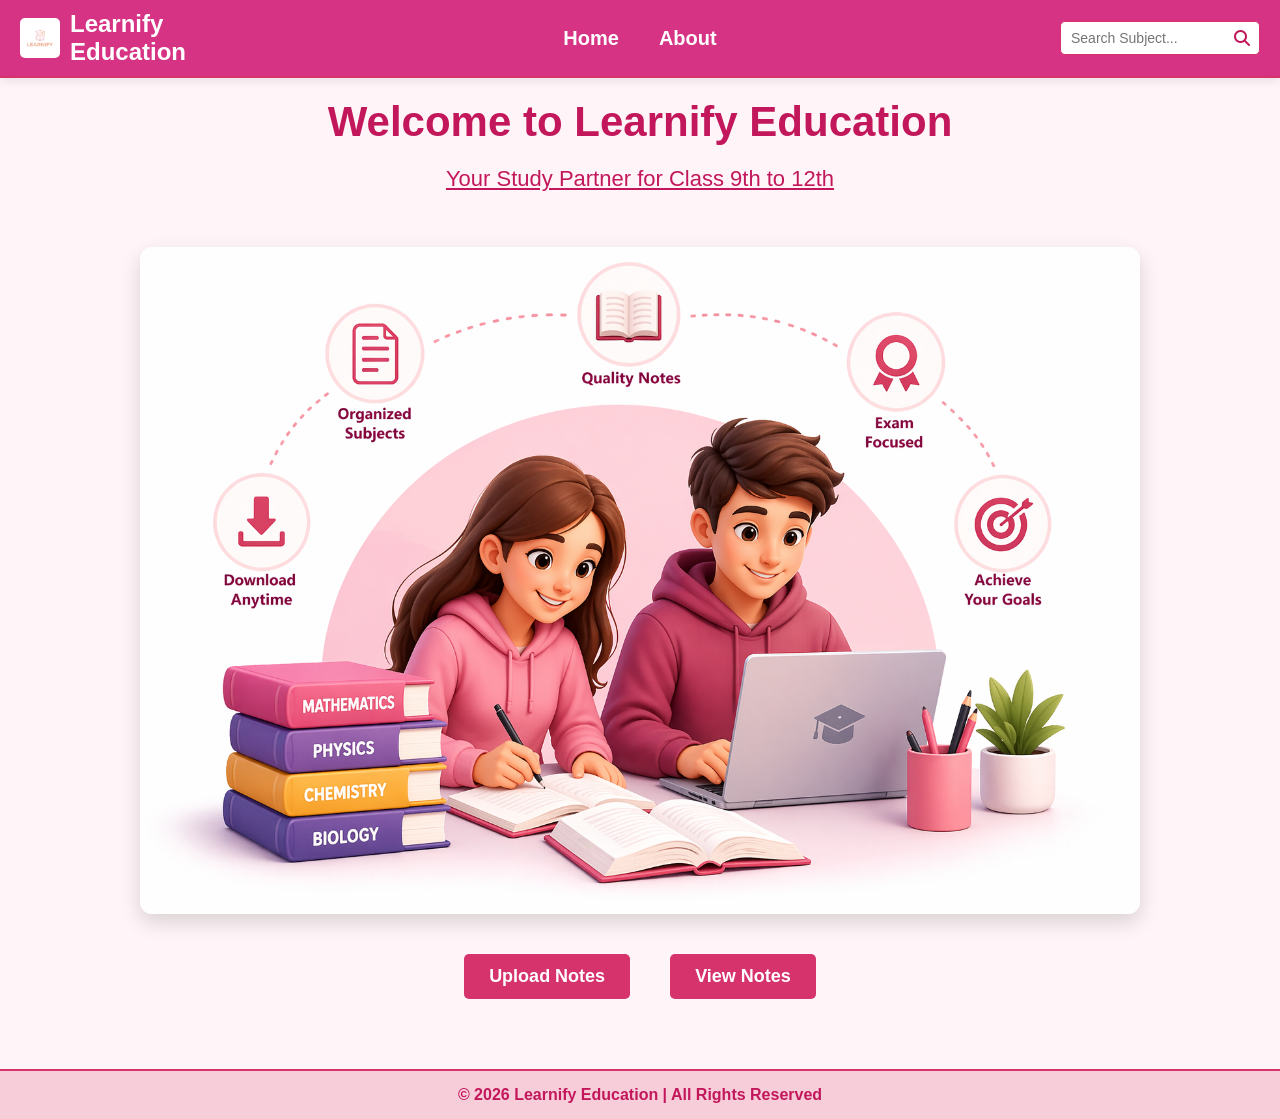
==== index.html @ 752f7fc9 "Humaira" ====
<!DOCTYPE html>
<html lang="en">

<head>
    <meta charset="UTF-8">
    <meta name="viewport" content="width=device-width, initial-scale=1.0">
    <title>Learnify Education - Home</title>
    <!-- CSS File Link -->
     <link rel="stylesheet" href="https://cdnjs.cloudflare.com/ajax/libs/font-awesome/6.5.0/css/all.min.css">
    <link rel="stylesheet" href="css/style.css">
</head>

<body>

    <!-- Header Section -->
    <header class="header">
        <div class="logo-section">
    <img src="assets/images/logo.png" alt="Learnify Logo">
    <h1>Learnify Education </h1>
        </div>

        <!-- Centered Links -->
        <nav class="nav-links-center">
            <a href="index.html">Home</a>
            <a href="about.html">About</a>
        </nav>

        <!-- Search Bar on Right -->
        <div class="search-container">
            <input type="text" id="navSearchInput" class="nav-search" placeholder="Search Subject..."
                onkeyup="searchFromNav()">
            <i class="fas fa-search search-icon"></i>
        </div>
    </header>

    <!-- Main Content -->
    <div class="container">

        <!-- Hero Section -->
        <div class="hero-section">
            <div class="hero-title">Welcome to Learnify Education</div>
            <div class="hero-tagline">Your Study Partner for Class 9th to 12th</div>

<img src="assets/images/study.jpg" class="hero-img" alt">  
          <div class="hero-buttons">
                <a href="upload.html" class="btn">Upload Notes</a>
                <a href="notes.html" class="btn">View Notes</a>
            </div>
        </div>

    </div>

    <!-- Footer -->
    <footer class="footer">
        &copy; 2026 Learnify Education | All Rights Reserved
    </footer>

    <!-- JavaScript File Link -->
    <script src="js/app.js"></script>
</body>

</html>
---- css/style.css ----
/* 
  Project: Learnify Education
  Theme: Peach & Light Pink
*/

* {
    margin: 0;
    padding: 0;
    box-sizing: border-box;
    font-family: 'Segoe UI', Tahoma, Geneva, Verdana, sans-serif;
}

body {
    background-color: #fff5f8; /* Peach Background */
    color: #333;
    display: flex;
    flex-direction: column;
    min-height: 100vh;
}

/* Header */
.header {
    background-color: #d63384;
    padding: 10px 20px;
    display: flex;
    justify-content: space-between;
    align-items: center;
    border-bottom: 2px solid #d6336c;
    box-shadow: 0 2px 10px rgba(0,0,0,0.1);
}

.logo-section {
    display: flex;
    align-items: center;
    gap: 10px;
    width: 250px;
}

.logo-section img {
    height: 40px;
    border-radius: 5px;
}

.logo-section h1 {
    font-size: 24px;
    color: white;
}

.nav-links-center {
    display: flex;
    gap: 40px;
    justify-content: center;
    font-weight: bold;
    flex: 1;
}

.nav-links-center a {
    text-decoration: none;
    color: white;
    font-weight: bold;
    font-size: 20px;
    transition: 0.2s;
}

.nav-links-center a:hover {
    color: #a61e4d;

}

.search-container {
    position: relative;
    width: 250px;
    display: flex;
    justify-content: flex-end;
}

.nav-search {
    padding: 8px 30px 8px 10px;
    border: 1px solid #d6336c;
    border-radius: 5px;
    font-size: 14px;
    width: 200px;
    outline: none;

}

.search-icon {
    position: absolute;
    right: 10px;
    top: 50%;
    transform: translateY(-50%);
    color: #c2185b;
    font-size: 16px;
    pointer-events: none;
}

/* Container */
.container {
    flex: 1;
    max-width: 1200px;
    margin:auto;
    padding: 20px;
    text-align: center;
    color:#c1285b

}

/* Hero Section */
.hero-section {
    display: flex;
    flex-direction: column;
    align-items: center;
    gap: 15px;
    margin-bottom: 40px;
}

.hero-title {
    font-size: 42px;
    font-weight: bold;
    color: #c2185b;
    margin-bottom: 5px;
}

.hero-tagline {
    font-size: 22px;
    color: #c2185b;
    font-weight: normal;
    text-decoration: underline;
    margin-bottom: 20px;
}

.hero-buttons {
    display: flex;
    gap: 40px;
    justify-content: center;
    margin-bottom: 10px;
}

.hero-img {
    width: 1000px;
    height: auto;
    display: block;
    margin-top: 20px;
    margin-bottom: 25px; 
    border-radius: 12px;
    box-shadow: 0 8px 20px rgba(0,0,0,0.15); 

}

/* About Content */
.about-content {
    text-align: left;
    line-height: 1.8;
    max-width: 900px;
    margin: 0 auto;
    font-size: 18px;
}

.about-content h2, .about-content h3 {
    color: #d6336c;
    margin-bottom: 15px;
    margin-top: 20px;
}

/* Notes Page Sections */
.section-heading {
    text-align: left;
    color: #d6336c;
    font-size: 28px;
    margin-top: 40px;
    margin-bottom: 20px;
    border-bottom: 2px solid #ffd1dc;
    padding-bottom: 10px;
    font-weight: bold;
}

/* Filters */
.filters-section {
    display: flex;
    justify-content: center;
    gap: 20px;
    margin-bottom: 30px;
}

.filter-select {
    padding: 12px;
    border: 2px solid #d6336c;
    border-radius: 8px;
    font-size: 16px;
    min-width: 250px;
    background-color: #fff;
    color: #333;
    outline: none;
}

/* Cards */
.card-container {
    display: flex;
    justify-content: flex-start; /* Start se shuru honge */
    gap: 20px;
    flex-wrap: wrap; 
    margin-bottom: 30px;
}

.card {
    background-color: #ffffff; 
    border: 1px solid #f8cdda;
    border-radius: 12px;
    padding: 20px;
    width: 250px;
    text-align: center;
    box-shadow: 0 4px 10px rgba(0,0,0,0.08);
    transition: all 0.3s ease;
    position: relative; 
    display: flex;
    flex-direction: column;
    justify-content: space-between;
}

.card:hover {
    transform: translateY(-8px); 
    box-shadow: 0 8px 15px rgba(0,0,0,0.15);
    border-color: #d6336c;
}

.card h3 {
    color: #d6336c;
    margin-bottom: 10px;
    font-size: 20px;
}

.card p {
    font-size: 14px;
    color: #555;
    margin-bottom: 15px;
}

/* Button Group inside Card */
.button-group {
    display: flex;
    flex-direction: column;
    gap: 10px;
    margin-top: 10px;
}

/* Buttons */
.btn {
    color: white;
    padding: 10px 15px;
    border: none;
    border-radius: 5px;
    cursor: pointer;
    font-size: 15px;
    text-decoration: none;
    display: block;
    font-weight: bold;
    transition: 0.2s;
}

.btn-view {
    background-color:#c2185b ; /* Soft pink for view online */
}
.btn-view:hover {
    background-color: #8e1746;
}

.btn-download {
    background-color: #c2185b; /* Pink for download */
}
.btn-download:hover {
    background-color: #8e1746
}

/* Main standalone buttons on Home page */
.hero-buttons .btn {
    padding: 12px 25px;
    font-size: 18px;
    background-color: #d6336c;
    display: inline-block;
}
.hero-buttons .btn:hover {
    background-color: #a61e4d;
}

/* Tags */
.badge {
    position: absolute;
    top: -10px;
    right: -10px;
    padding: 5px 12px;
    color: white;
    font-size: 12px;
    font-weight: bold;
    border-radius: 20px;
    box-shadow: 0 2px 5px rgba(0,0,0,0.2);
}

.badge-popular { background-color: #ff4757; }
.badge-important { background-color: #ffa502; }
.badge-new { background-color: #2ed573; }

/* Forms */
.form-group {
    margin-bottom: 15px;
    text-align: left;
}

.form-group label {
    display: block;
    font-weight: bold;
    margin-bottom: 5px;
}

.form-group input, .form-group select {
    width: 100%;
    padding: 10px;
    border: 1px solid #ccc;
    border-radius: 5px;
}

/* Footer */
.footer {
    background-color: #f8cdda;
    color: #c2185b;
    text-align: center;
    padding: 15px;
    border-top: 2px solid #d6336c;
    font-weight: bold;
    margin-top: auto;
}
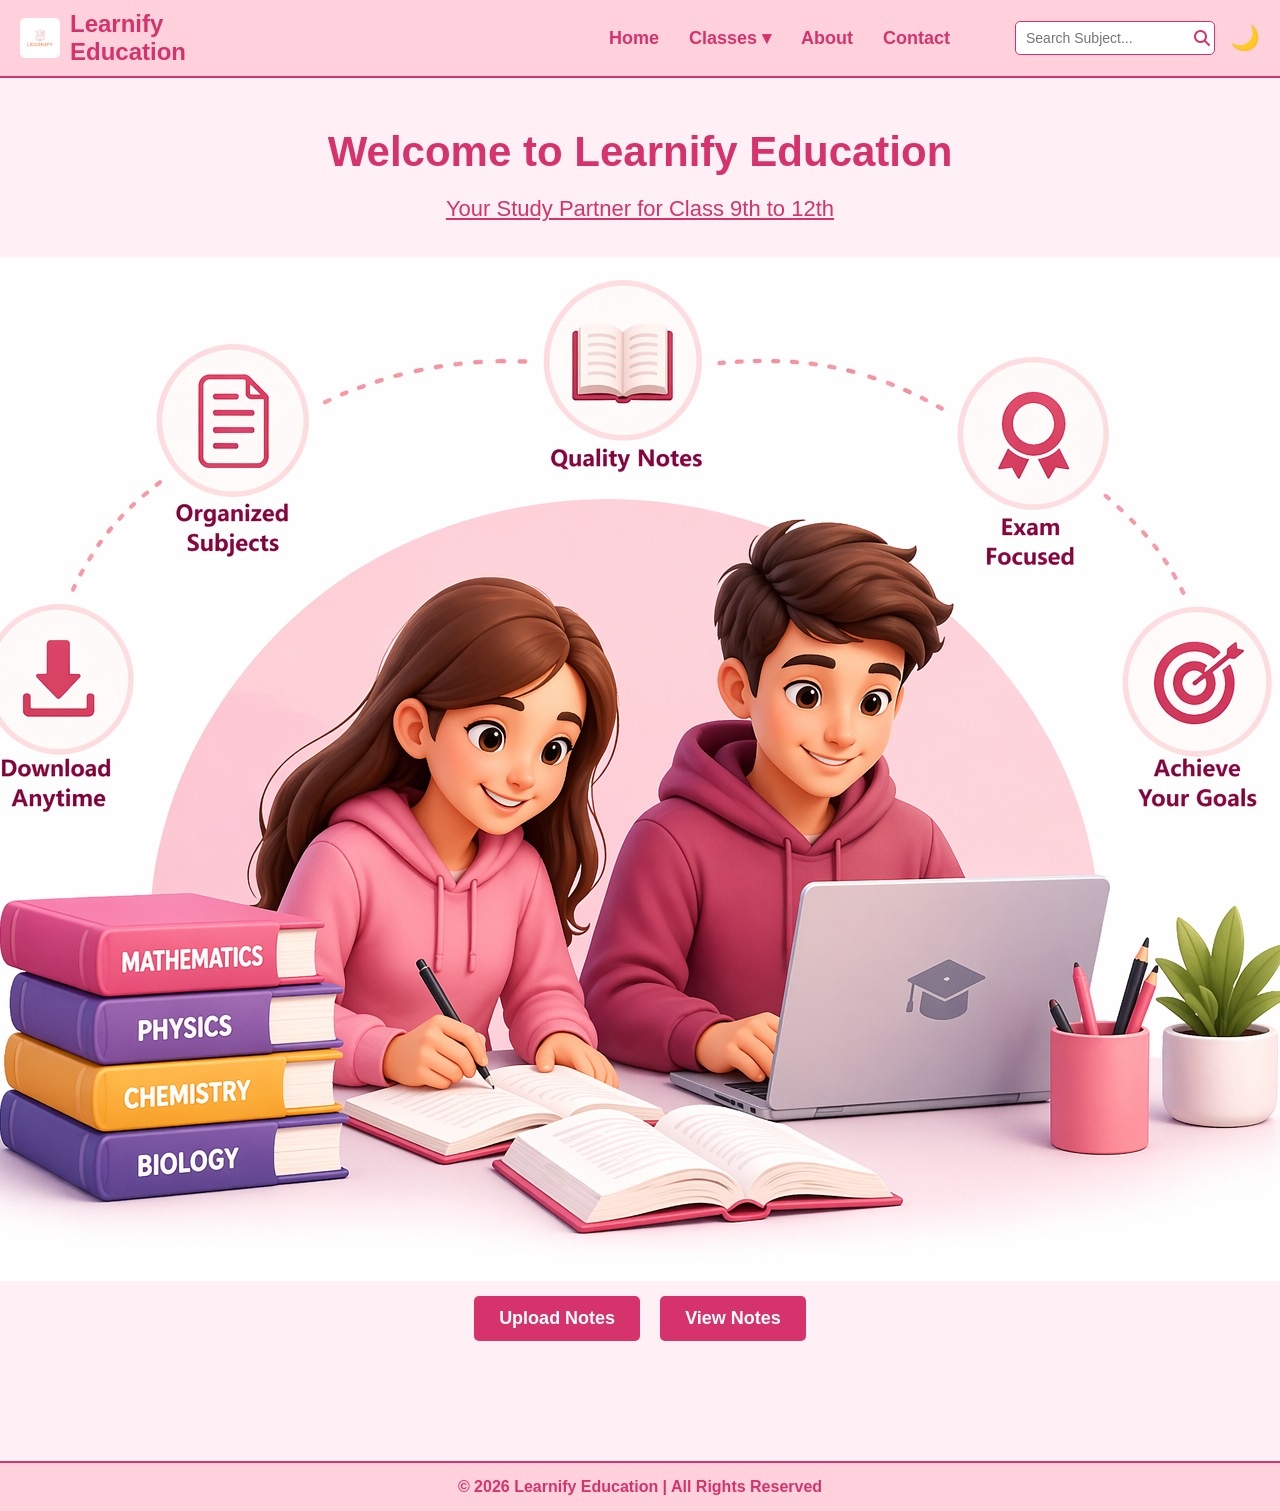
==== commit 8ba28bc7: "test commit" ====
--- a/index.html
+++ b/index.html
@@ -1,4 +1,4 @@
-<!DOCTYPE html>
+﻿<!DOCTYPE html>
 <html lang="en">
 
 <head>
@@ -22,7 +22,17 @@
         <!-- Centered Links -->
         <nav class="nav-links-center">
             <a href="index.html">Home</a>
+            <div class="dropdown">
+                <a href="#" style="cursor: default;">Classes ▾</a>
+                <div class="dropdown-content">
+                    <a href="notes.html?class=9th">9th Class</a>
+                    <a href="notes.html?class=10th">10th Class</a>
+                    <a href="notes.html?class=11th">11th Class</a>
+                    <a href="notes.html?class=12th">12th Class</a>
+                </div>
+            </div>
             <a href="about.html">About</a>
+            <a href="contact.html">Contact</a>
         </nav>
 
         <!-- Search Bar on Right -->
@@ -30,6 +40,7 @@
             <input type="text" id="navSearchInput" class="nav-search" placeholder="Search Subject..."
                 onkeyup="searchFromNav()">
             <i class="fas fa-search search-icon"></i>
+            <button id="themeBtn" class="theme-toggle" onclick="toggleTheme()" title="Toggle Dark Mode">🌙</button>
         </div>
     </header>
 
@@ -41,7 +52,7 @@
             <div class="hero-title">Welcome to Learnify Education</div>
             <div class="hero-tagline">Your Study Partner for Class 9th to 12th</div>
 
-<img src="assets/images/study.jpg" class="hero-img" alt">  
+<img src="assets/images/study.jpg" class="hero-img" alt="study image">  
           <div class="hero-buttons">
                 <a href="upload.html" class="btn">Upload Notes</a>
                 <a href="notes.html" class="btn">View Notes</a>
@@ -59,4 +70,4 @@
     <script src="js/app.js"></script>
 </body>
 
-</html>+</html>
--- a/css/style.css
+++ b/css/style.css
@@ -1,7 +1,33 @@
 /* 
   Project: Learnify Education
-  Theme: Peach & Light Pink
+  Theme: Peach & Light Pink / Dark Mode
 */
+
+/* --- CSS Variables for Themes --- */
+:root {
+    --bg-color: #fff0f5; /* Very Light Pink (Instead of Peach) */
+    --text-color: #000000;
+    --header-bg: #ffd1dc; /* Light Pink */
+    --primary-color: #d6336c; /* Dark Pink */
+    --primary-hover: #a61e4d;
+    --card-bg: #ffe4e1; /* Soft Pink for Cards */
+    --card-border: #ffb6c1; /* Pink border */
+    --input-bg: #ffffff;
+    --input-text: #333333;
+}
+
+/* Dark Mode Variables */
+.dark-mode {
+    --bg-color: #121212;
+    --text-color: #e0e0e0;
+    --header-bg: #1f1f1f;
+    --primary-color: #ff85a2; /* Soft pink looks better on dark */
+    --primary-hover: #ffb3c6;
+    --card-bg: #2a2a2a;
+    --card-border: #444444;
+    --input-bg: #333333;
+    --input-text: #ffffff;
+}
 
 * {
     margin: 0;
@@ -11,22 +37,23 @@
 }
 
 body {
-    background-color: #fff5f8; /* Peach Background */
-    color: #333;
+    background-color: var(--bg-color);
+    color: var(--text-color);
     display: flex;
     flex-direction: column;
     min-height: 100vh;
+    transition: background-color 0.3s, color 0.3s;
 }
 
 /* Header */
 .header {
-    background-color: #d63384;
+    background-color: var(--header-bg);
     padding: 10px 20px;
     display: flex;
     justify-content: space-between;
     align-items: center;
-    border-bottom: 2px solid #d6336c;
-    box-shadow: 0 2px 10px rgba(0,0,0,0.1);
+    border-bottom: 2px solid var(--primary-color);
+    transition: background-color 0.3s, border-color 0.3s;
 }
 
 .logo-section {
@@ -43,66 +70,120 @@
 
 .logo-section h1 {
     font-size: 24px;
-    color: white;
-}
-
+    color: var(--primary-color);
+}
+
+/* Nav Links (Moved closer to Search Bar) */
 .nav-links-center {
     display: flex;
-    gap: 40px;
-    justify-content: center;
-    font-weight: bold;
-    flex: 1;
+    gap: 30px; 
+    justify-content: flex-end; 
+    align-items: center;
+    flex: 1; 
+    padding-right: 30px; 
 }
 
 .nav-links-center a {
     text-decoration: none;
-    color: white;
-    font-weight: bold;
-    font-size: 20px;
+    color: var(--primary-color);
+    font-weight: bold;
+    font-size: 18px;
     transition: 0.2s;
 }
 
 .nav-links-center a:hover {
-    color: #a61e4d;
-
-}
-
+    color: var(--primary-hover);
+}
+
+/* Dropdown Menu */
+.dropdown {
+    position: relative;
+    display: inline-block;
+}
+
+.dropdown-content {
+    display: none;
+    position: absolute;
+    background-color: var(--header-bg);
+    min-width: 130px;
+    box-shadow: 0px 8px 16px 0px rgba(0,0,0,0.2);
+    z-index: 10;
+    border-radius: 5px;
+    overflow: hidden;
+    top: 100%;
+}
+
+.dropdown-content a {
+    color: var(--primary-color);
+    padding: 12px 16px;
+    text-decoration: none;
+    display: block;
+    font-size: 16px;
+    border-bottom: 1px solid rgba(0,0,0,0.05);
+}
+
+.dropdown-content a:hover {
+    background-color: rgba(0,0,0,0.1);
+}
+
+.dropdown:hover .dropdown-content {
+    display: block;
+}
+
+/* Search Bar with Icon */
 .search-container {
     position: relative;
-    width: 250px;
+    width: 280px;
     display: flex;
     justify-content: flex-end;
+    align-items: center;
+    gap: 15px; /* space between search and theme toggle */
 }
 
 .nav-search {
     padding: 8px 30px 8px 10px;
-    border: 1px solid #d6336c;
+    border: 1px solid var(--primary-color);
+    background-color: var(--input-bg);
+    color: var(--input-text);
     border-radius: 5px;
     font-size: 14px;
     width: 200px;
     outline: none;
-
+    transition: background-color 0.3s, color 0.3s;
 }
 
 .search-icon {
     position: absolute;
-    right: 10px;
+    right: 50px; /* adjusted because of toggle button */
     top: 50%;
     transform: translateY(-50%);
-    color: #c2185b;
+    color: var(--primary-color);
     font-size: 16px;
     pointer-events: none;
+}
+
+/* Theme Toggle Button */
+.theme-toggle {
+    background: none;
+    border: none;
+    font-size: 24px;
+    cursor: pointer;
+    color: var(--primary-color);
+    outline: none;
+    transition: transform 0.2s;
+}
+
+.theme-toggle:hover {
+    transform: scale(1.1);
 }
 
 /* Container */
 .container {
     flex: 1;
     max-width: 1200px;
-    margin:auto;
+    margin: 30px auto;
     padding: 20px;
     text-align: center;
-    color:#c1285b
-
 }
 
 /* Hero Section */
@@ -117,13 +198,13 @@
 .hero-title {
     font-size: 42px;
     font-weight: bold;
-    color: #c2185b;
+    color: var(--primary-color);
     margin-bottom: 5px;
 }
 
 .hero-tagline {
     font-size: 22px;
-    color: #c2185b;
+    color: var(--primary-color);
     font-weight: normal;
     text-decoration: underline;
     margin-bottom: 20px;
@@ -131,20 +212,17 @@
 
 .hero-buttons {
     display: flex;
-    gap: 40px;
+    gap: 20px;
     justify-content: center;
-    margin-bottom: 10px;
-}
-
-.hero-img {
-    width: 1000px;
+    margin-bottom: 30px;
+}
+
+.hero-image {
+    width: 100%;
+    max-width: 900px;
     height: auto;
-    display: block;
-    margin-top: 20px;
-    margin-bottom: 25px; 
-    border-radius: 12px;
-    box-shadow: 0 8px 20px rgba(0,0,0,0.15); 
-
+    border-radius: 15px;
+    box-shadow: 0 8px 20px rgba(0,0,0,0.15);
 }
 
 /* About Content */
@@ -157,7 +235,7 @@
 }
 
 .about-content h2, .about-content h3 {
-    color: #d6336c;
+    color: var(--primary-color);
     margin-bottom: 15px;
     margin-top: 20px;
 }
@@ -165,13 +243,12 @@
 /* Notes Page Sections */
 .section-heading {
     text-align: left;
-    color: #d6336c;
+    color: var(--primary-color);
     font-size: 28px;
     margin-top: 40px;
     margin-bottom: 20px;
-    border-bottom: 2px solid #ffd1dc;
+    border-bottom: 2px solid var(--header-bg);
     padding-bottom: 10px;
-    font-weight: bold;
 }
 
 /* Filters */
@@ -184,27 +261,28 @@
 
 .filter-select {
     padding: 12px;
-    border: 2px solid #d6336c;
+    border: 2px solid var(--primary-color);
     border-radius: 8px;
     font-size: 16px;
     min-width: 250px;
-    background-color: #fff;
-    color: #333;
+    background-color: var(--input-bg);
+    color: var(--input-text);
     outline: none;
+    transition: background-color 0.3s, color 0.3s;
 }
 
 /* Cards */
 .card-container {
     display: flex;
-    justify-content: flex-start; /* Start se shuru honge */
+    justify-content: flex-start;
     gap: 20px;
     flex-wrap: wrap; 
     margin-bottom: 30px;
 }
 
 .card {
-    background-color: #ffffff; 
-    border: 1px solid #f8cdda;
+    background-color: var(--card-bg); 
+    border: 2px solid var(--card-border); 
     border-radius: 12px;
     padding: 20px;
     width: 250px;
@@ -220,18 +298,19 @@
 .card:hover {
     transform: translateY(-8px); 
     box-shadow: 0 8px 15px rgba(0,0,0,0.15);
-    border-color: #d6336c;
+    border-color: var(--primary-color);
 }
 
 .card h3 {
-    color: #d6336c;
+    color: var(--primary-color);
     margin-bottom: 10px;
     font-size: 20px;
 }
 
 .card p {
     font-size: 14px;
-    color: #555;
+    color: var(--text-color);
+    opacity: 0.8;
     margin-bottom: 15px;
 }
 
@@ -245,6 +324,7 @@
 
 /* Buttons */
 .btn {
+    background-color: var(--primary-color); /* Global dark pink for all buttons like Send Message */
     color: white;
     padding: 10px 15px;
     border: none;
@@ -257,29 +337,33 @@
     transition: 0.2s;
 }
 
+.btn:hover {
+    background-color: var(--primary-hover);
+}
+
 .btn-view {
-    background-color:#c2185b ; /* Soft pink for view online */
+    background-color: #ff85a2; /* Soft pink for view online */
 }
 .btn-view:hover {
-    background-color: #8e1746;
+    background-color: #ff6b8b;
 }
 
 .btn-download {
-    background-color: #c2185b; /* Pink for download */
+    background-color: #d6336c; /* Dark pink for download */
 }
 .btn-download:hover {
-    background-color: #8e1746
+    background-color: #a61e4d;
 }
 
 /* Main standalone buttons on Home page */
 .hero-buttons .btn {
     padding: 12px 25px;
     font-size: 18px;
-    background-color: #d6336c;
+    background-color: var(--primary-color);
     display: inline-block;
 }
 .hero-buttons .btn:hover {
-    background-color: #a61e4d;
+    background-color: var(--primary-hover);
 }
 
 /* Tags */
@@ -299,7 +383,7 @@
 .badge-important { background-color: #ffa502; }
 .badge-new { background-color: #2ed573; }
 
-/* Forms */
+/* Forms (Contact & Upload) */
 .form-group {
     margin-bottom: 15px;
     text-align: left;
@@ -309,22 +393,74 @@
     display: block;
     font-weight: bold;
     margin-bottom: 5px;
-}
-
-.form-group input, .form-group select {
+    color: var(--text-color);
+}
+
+.form-group input, .form-group select, .form-group textarea {
     width: 100%;
     padding: 10px;
-    border: 1px solid #ccc;
+    border: 1px solid var(--card-border);
     border-radius: 5px;
+    background-color: var(--input-bg);
+    color: var(--input-text);
+    transition: background-color 0.3s, color 0.3s;
 }
 
 /* Footer */
 .footer {
-    background-color: #f8cdda;
-    color: #c2185b;
+    background-color: var(--header-bg);
+    color: var(--primary-color);
     text-align: center;
     padding: 15px;
-    border-top: 2px solid #d6336c;
+    border-top: 2px solid var(--primary-color);
     font-weight: bold;
     margin-top: auto;
-}
+    transition: background-color 0.3s, border-color 0.3s;
+}
+
+/* --- Mobile Responsiveness (Phones ke liye) --- */
+@media screen and (max-width: 768px) {
+    .header {
+        flex-direction: column;
+        gap: 15px;
+        padding: 15px;
+    }
+    .logo-section {
+        width: 100%;
+        justify-content: center;
+    }
+    .nav-links-center {
+        width: 100%;
+        justify-content: center;
+        flex-wrap: wrap;
+        padding-right: 0;
+        gap: 15px;
+    }
+    .search-container {
+        width: 100%;
+        justify-content: center;
+    }
+    .nav-search {
+        width: 100%; /* Search bar full width on mobile */
+    }
+    .filters-section {
+        flex-direction: column;
+        align-items: center;
+    }
+    .filter-select {
+        width: 100%;
+    }
+    .hero-title {
+        font-size: 32px;
+        text-align: center;
+    }
+    .hero-buttons {
+        flex-direction: column;
+        width: 100%;
+        align-items: center;
+    }
+    .hero-buttons .btn {
+        width: 80%;
+        text-align: center;
+    }
+}
